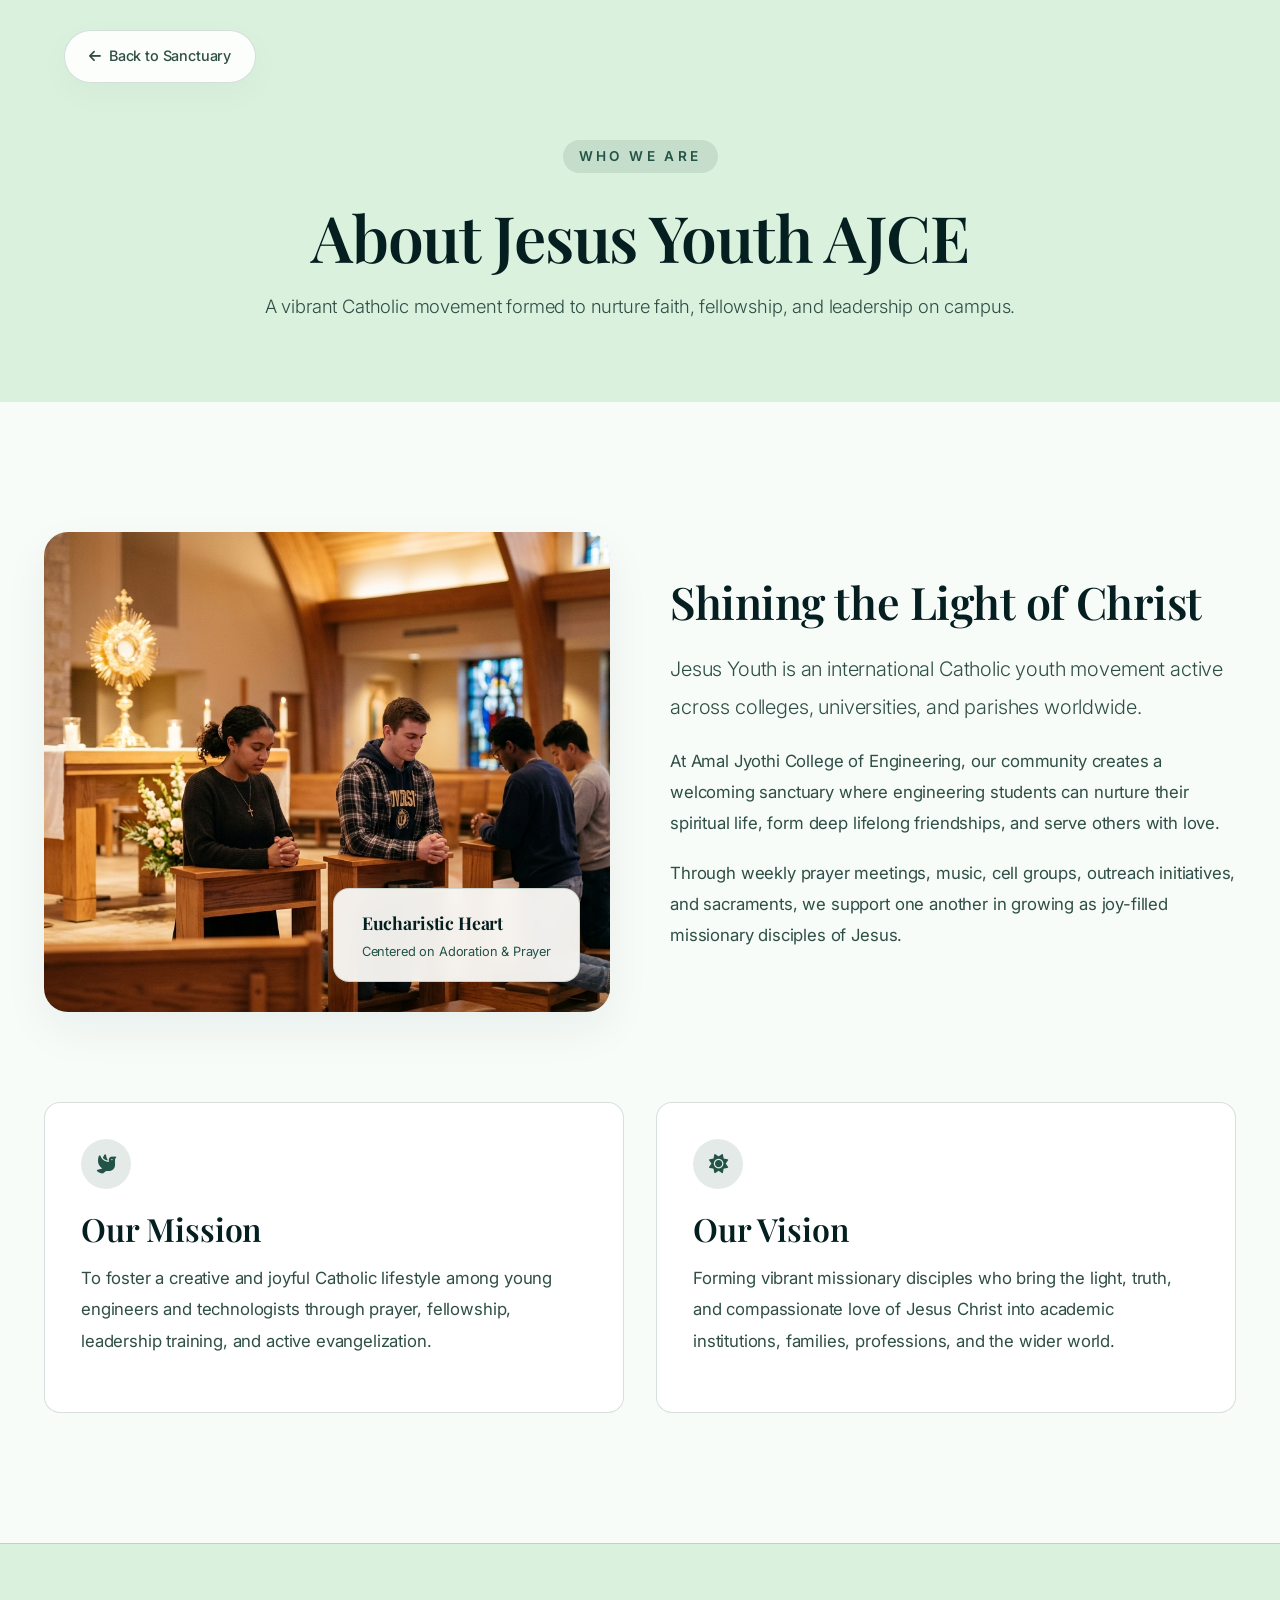
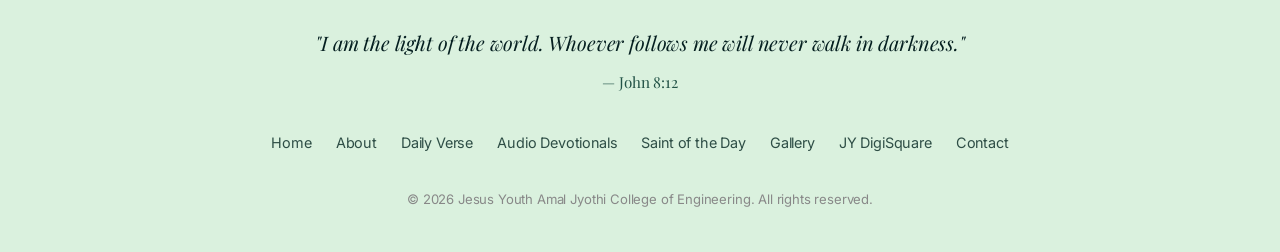
==== about.html @ 1be871d5 "First Commit" ====
<!DOCTYPE html>
<html lang="en">
<head>
  <meta charset="UTF-8">
  <meta name="viewport" content="width=device-width, initial-scale=1.0">
  <title>About Us | Jesus Youth AJCE</title>
  <meta name="description" content="Learn about Jesus Youth at Amal Jyothi College of Engineering — our mission, vision, history, and community of faith.">
  <link rel="icon" type="image/png" href="assets/logo.png">
  <link rel="preconnect" href="https://fonts.googleapis.com">
  <link rel="preconnect" href="https://fonts.gstatic.com" crossorigin>
  <link href="https://fonts.googleapis.com/css2?family=Inter:wght@300;400;500;600;700&family=Playfair+Display:ital,wght@0,500;0,600;0,700;1,400;1,600&display=swap" rel="stylesheet">
  <link rel="stylesheet" href="https://cdnjs.cloudflare.com/ajax/libs/font-awesome/6.4.0/css/all.min.css">
  <link rel="stylesheet" href="css/sanctuary.css">
</head>
<body>

  <!-- Simple Floating Back Button -->
  <div class="back-home-container">
    <a href="index.html" class="back-home-link">
      <i class="fas fa-arrow-left"></i> Back to Sanctuary
    </a>
  </div>

  <!-- Header Banner -->
  <section style="background: var(--soft-cream); padding: 140px 24px 60px 24px; text-align: center;">
    <span class="section-tag">Who We Are</span>
    <h1 style="margin-top: 10px;">About Jesus Youth AJCE</h1>
    <p class="section-subtitle">A vibrant Catholic movement formed to nurture faith, fellowship, and leadership on campus.</p>
  </section>

  <!-- Main Content -->
  <section class="section-wrapper">
    <div class="about-grid">
      <div class="about-image-frame reveal-on-scroll">
        <img src="assets/hero_adoration.jpg" alt="Jesus Youth Eucharistic Adoration">
        <div class="about-badge-floating">
          <div class="about-badge-title">Eucharistic Heart</div>
          <div class="about-badge-sub">Centered on Adoration & Prayer</div>
        </div>
      </div>

      <div class="reveal-on-scroll">
        <h2 class="serif-font" style="margin-bottom: 20px;">Shining the Light of Christ</h2>
        <p class="lead">
          Jesus Youth is an international Catholic youth movement active across colleges, universities, and parishes worldwide.
        </p>
        <p>
          At Amal Jyothi College of Engineering, our community creates a welcoming sanctuary where engineering students can nurture their spiritual life, form deep lifelong friendships, and serve others with love.
        </p>
        <p>
          Through weekly prayer meetings, music, cell groups, outreach initiatives, and sacraments, we support one another in growing as joy-filled missionary disciples of Jesus.
        </p>
      </div>
    </div>

    <!-- Mission & Vision -->
    <div class="mission-vision-grid" style="margin-top: 90px;">
      <div class="mv-card reveal-on-scroll">
        <div class="mv-icon"><i class="fas fa-dove"></i></div>
        <h3 style="margin-bottom: 14px;">Our Mission</h3>
        <p>
          To foster a creative and joyful Catholic lifestyle among young engineers and technologists through prayer, fellowship, leadership training, and active evangelization.
        </p>
      </div>

      <div class="mv-card reveal-on-scroll">
        <div class="mv-icon"><i class="fas fa-sun"></i></div>
        <h3 style="margin-bottom: 14px;">Our Vision</h3>
        <p>
          Forming vibrant missionary disciples who bring the light, truth, and compassionate love of Jesus Christ into academic institutions, families, professions, and the wider world.
        </p>
      </div>
    </div>
  </section>

  <!-- Footer -->
  <footer class="sanctuary-footer">
    <div class="footer-content">
      <p class="footer-quote">
        "I am the light of the world. Whoever follows me will never walk in darkness."
        <br><span style="font-size: 0.95rem; color: var(--muted-gold); font-style: normal;">— John 8:12</span>
      </p>

      <ul class="footer-links">
        <li><a href="index.html">Home</a></li>
        <li><a href="about.html">About</a></li>
        <li><a href="verse.html">Daily Verse</a></li>
        <li><a href="audio.html">Audio Devotionals</a></li>
        <li><a href="saint.html">Saint of the Day</a></li>
        <li><a href="gallery.html">Gallery</a></li>
        <li><a href="digisquare.html">JY DigiSquare</a></li>
        <li><a href="contact.html">Contact</a></li>
      </ul>

      <div class="footer-copy">
        &copy; <span id="year">2026</span> Jesus Youth Amal Jyothi College of Engineering. All rights reserved.
      </div>
    </div>
  </footer>

  <script>
    document.getElementById('year').textContent = new Date().getFullYear();

    const observer = new IntersectionObserver((entries) => {
      entries.forEach(entry => {
        if (entry.isIntersecting) entry.target.classList.add('is-visible');
      });
    }, { threshold: 0.15 });
    document.querySelectorAll('.reveal-on-scroll').forEach(el => observer.observe(el));
  </script>
</body>
</html>
---- css/sanctuary.css ----
/* ==========================================================================
   JESUS YOUTH AJCE - DIGITAL SANCTUARY DESIGN SYSTEM
   Theme: Peaceful, Warm, Minimal, Emotionally Engaging, Deeply Spiritual
   ========================================================================== */

/* --------------------------------------------------------------------------
   1. COLOR PALETTE & DESIGN TOKENS
   -------------------------------------------------------------------------- */
:root {
  --warm-white: #F4FAF6;
  --soft-cream: #DAF1DE;
  --muted-gold: #235347;
  --gold-hover: #0B2B26;
  --gold-soft: rgba(35, 83, 71, 0.12);
  --olive-green: #163832;
  --olive-soft: rgba(22, 56, 50, 0.1);
  --charcoal: #051F20;
  --charcoal-light: #2E4E46;
  --bg-light: #F7FCF9;
  --card-bg: rgba(255, 255, 255, 0.9);
  --card-shadow: 0 10px 35px rgba(5, 31, 32, 0.03);
  --card-shadow-hover: 0 18px 45px rgba(5, 31, 32, 0.06);
  --border-subtle: rgba(35, 83, 71, 0.18);
  --radius-lg: 24px;
  --radius-md: 16px;
  --radius-sm: 10px;
  --transition-smooth: all 0.4s cubic-bezier(0.16, 1, 0.3, 1);
}

/* --------------------------------------------------------------------------
   2. GLOBAL RESETS & TYPOGRAPHY
   -------------------------------------------------------------------------- */
*, *::before, *::after {
  box-sizing: border-box;
  margin: 0;
  padding: 0;
}

html {
  scroll-behavior: smooth;
  font-size: 16px;
}

body {
  font-family: 'Inter', system-ui, -apple-system, sans-serif;
  background-color: var(--bg-light);
  color: var(--charcoal);
  line-height: 1.85;
  letter-spacing: -0.01em;
  overflow-x: hidden;
  -webkit-font-smoothing: antialiased;
}

/* Headings */
h1, h2, h3, h4, .serif-font {
  font-family: 'Playfair Display', Georgia, serif;
  font-weight: 600;
  color: var(--charcoal);
  line-height: 1.25;
}

h1 {
  font-size: clamp(2.5rem, 5vw, 4.2rem);
  letter-spacing: -0.02em;
}

h2 {
  font-size: clamp(2rem, 3.5vw, 3rem);
  letter-spacing: -0.01em;
}

h3 {
  font-size: clamp(1.4rem, 2.5vw, 2rem);
}

h4 {
  font-size: 1.2rem;
}

p {
  color: var(--charcoal-light);
  font-size: 1.05rem;
  margin-bottom: 1.2rem;
}

p.lead {
  font-size: 1.25rem;
  font-weight: 300;
  line-height: 1.9;
}

a {
  color: inherit;
  text-decoration: none;
  transition: var(--transition-smooth);
}

/* --------------------------------------------------------------------------
   3. REUSABLE COMPONENTS & UTILITIES
   -------------------------------------------------------------------------- */
.section-wrapper {
  padding: 130px 24px;
  max-width: 1240px;
  margin: 0 auto;
  position: relative;
}

.section-header {
  text-align: center;
  max-width: 700px;
  margin: 0 auto 70px auto;
}

.section-tag {
  display: inline-block;
  font-size: 0.85rem;
  font-weight: 600;
  text-transform: uppercase;
  letter-spacing: 0.25em;
  color: var(--muted-gold);
  margin-bottom: 14px;
  padding: 4px 16px;
  background: var(--gold-soft);
  border-radius: 50px;
}

.section-subtitle {
  font-size: 1.15rem;
  color: var(--charcoal-light);
  font-weight: 300;
  margin-top: 12px;
}

.divider-cross {
  display: flex;
  align-items: center;
  justify-content: center;
  margin: 20px 0;
  gap: 15px;
}

.divider-cross::before, .divider-cross::after {
  content: '';
  height: 1px;
  width: 50px;
  background: var(--border-subtle);
}

.divider-cross i {
  color: var(--muted-gold);
  font-size: 0.9rem;
}

.card-sanctuary {
  background: var(--card-bg);
  border-radius: var(--radius-lg);
  padding: 44px;
  border: 1px solid var(--border-subtle);
  box-shadow: var(--card-shadow);
  transition: var(--transition-smooth);
  backdrop-filter: blur(12px);
}

.card-sanctuary:hover {
  transform: translateY(-4px);
  box-shadow: var(--card-shadow-hover);
  border-color: rgba(35, 83, 71, 0.35);
}

/* Buttons */
.btn-sanctuary {
  display: inline-flex;
  align-items: center;
  gap: 10px;
  padding: 16px 36px;
  border-radius: 50px;
  font-size: 0.98rem;
  font-weight: 500;
  letter-spacing: 0.02em;
  cursor: pointer;
  border: none;
  transition: var(--transition-smooth);
}

.btn-primary {
  background: var(--muted-gold);
  color: #FFFFFF;
  box-shadow: 0 8px 25px rgba(35, 83, 71, 0.28);
}

.btn-primary:hover {
  background: var(--gold-hover);
  transform: translateY(-2px);
  box-shadow: 0 12px 30px rgba(35, 83, 71, 0.38);
}

.btn-secondary {
  background: var(--soft-cream);
  color: var(--charcoal);
  border: 1px solid var(--border-subtle);
}

.btn-secondary:hover {
  background: #EFE8DA;
  transform: translateY(-2px);
}
/* --------------------------------------------------------------------------
   5. HERO SECTION
   -------------------------------------------------------------------------- */
.hero-section {
  min-height: 100vh;
  position: relative;
  display: flex;
  align-items: center;
  justify-content: center;
  padding: 80px 24px;
  background: linear-gradient(180deg, var(--soft-cream) 0%, var(--bg-light) 100%);
  overflow: hidden;
}

.hero-bg-overlay {
  position: absolute;
  top: 0;
  left: 0;
  width: 100%;
  height: 100%;
  background: radial-gradient(circle at 50% 30%, rgba(35, 83, 71, 0.15) 0%, rgba(247, 252, 249, 0.9) 70%);
  pointer-events: none;
}

.hero-chapel-img {
  position: absolute;
  top: 0;
  left: 0;
  width: 100%;
  height: 100%;
  object-fit:cover;
  opacity: 0.20;
  filter: sepia(20%) saturate(80%);
}

.hero-content {
  position: relative;
  z-index: 2;
  text-align: center;
  max-width: 820px;
  margin: -40px auto 0 auto;
}

.hero-logo-wrapper {
  margin-bottom: 28px;
}

.hero-logo {
  height: 120px;
  width: auto;
  filter: drop-shadow(0 8px 16px rgba(0,0,0,0.06));
}

.hero-badge {
  display: inline-flex;
  align-items: center;
  gap: 8px;
  font-size: 0.82rem;
  text-transform: uppercase;
  letter-spacing: 0.25em;
  color: var(--muted-gold);
  font-weight: 600;
  margin-bottom: 20px;
}

.hero-title {
  font-size: clamp(2.6rem, 5.5vw, 4.4rem);
  font-weight: 700;
  margin-bottom: 24px;
  color: var(--charcoal);
  line-height: 1.18;
}

.hero-subtitle {
  font-size: 1.25rem;
  font-weight: 300;
  color: var(--charcoal-light);
  margin-bottom: 40px;
  max-width: 680px;
  margin-left: auto;
  margin-right: auto;
}

.hero-actions {
  display: flex;
  align-items: center;
  justify-content: center;
  gap: 20px;
  flex-wrap: wrap;
}

.hero-scroll-indicator {
  position: absolute;
  bottom: 30px;
  left: 50%;
  transform: translateX(-50%);
  display: flex;
  flex-direction: column;
  align-items: center;
  gap: 8px;
  color: var(--muted-gold);
  font-size: 0.75rem;
  letter-spacing: 0.15em;
  text-transform: uppercase;
  opacity: 0.7;
  transition: var(--transition-smooth);
}

.hero-scroll-indicator i {
  animation: bounceDown 2s infinite;
}

@keyframes bounceDown {
  0%, 20%, 50%, 80%, 100% { transform: translateY(0); }
  40% { transform: translateY(6px); }
  60% { transform: translateY(3px); }
}

/* --------------------------------------------------------------------------
   6. DAILY BIBLE VERSE SECTION (SACRED CARD)
   -------------------------------------------------------------------------- */
.verse-section {
  background: var(--soft-cream);
  padding: 100px 24px;
  position: relative;
}

.verse-card {
  max-width: 860px;
  margin: 0 auto;
  background: #FFFFFF;
  border-radius: var(--radius-lg);
  padding: 56px;
  text-align: center;
  border: 1px solid var(--border-subtle);
  box-shadow: 0 15px 45px rgba(35, 83, 71, 0.15);
  position: relative;
  overflow: hidden;
}

.verse-card::before {
  content: '“';
  font-family: 'Playfair Display', serif;
  position: absolute;
  top: 10px;
  left: 35px;
  font-size: 140px;
  color: var(--gold-soft);
  line-height: 1;
  pointer-events: none;
}

.verse-tag {
  font-size: 0.8rem;
  text-transform: uppercase;
  letter-spacing: 0.2em;
  color: var(--olive-green);
  font-weight: 600;
  margin-bottom: 24px;
  display: block;
}

.verse-text {
  font-family: 'Playfair Display', Georgia, serif;
  font-size: clamp(1.4rem, 2.8vw, 2.1rem);
  font-style: italic;
  color: var(--charcoal);
  line-height: 1.6;
  margin-bottom: 24px;
  position: relative;
  z-index: 1;
}

.verse-ref {
  font-size: 1rem;
  font-weight: 600;
  letter-spacing: 0.1em;
  color: var(--muted-gold);
  text-transform: uppercase;
}

/* --------------------------------------------------------------------------
   7. ABOUT, MISSION & VISION SECTION
   -------------------------------------------------------------------------- */
.about-grid {
  display: grid;
  grid-template-columns: 1fr 1fr;
  gap: 60px;
  align-items: center;
}

.about-image-frame {
  position: relative;
  border-radius: var(--radius-lg);
  overflow: hidden;
  box-shadow: var(--card-shadow-hover);
}

.about-image-frame img {
  width: 100%;
  height: 480px;
  object-fit: cover;
  display: block;
  transition: var(--transition-smooth);
}

.about-image-frame:hover img {
  transform: scale(1.03);
}

.about-badge-floating {
  position: absolute;
  bottom: 30px;
  right: 30px;
  background: rgba(250, 249, 246, 0.95);
  backdrop-filter: blur(10px);
  padding: 18px 28px;
  border-radius: var(--radius-md);
  border: 1px solid var(--border-subtle);
  box-shadow: 0 10px 25px rgba(0,0,0,0.06);
}

.about-badge-title {
  font-family: 'Playfair Display', serif;
  font-weight: 700;
  font-size: 1.1rem;
  color: var(--charcoal);
}

.about-badge-sub {
  font-size: 0.8rem;
  color: var(--muted-gold);
}

.mission-vision-grid {
  display: grid;
  grid-template-columns: 1fr 1fr;
  gap: 32px;
  margin-top: 60px;
}

.mv-card {
  padding: 36px;
  border-radius: var(--radius-md);
  background: #FFFFFF;
  border: 1px solid var(--border-subtle);
  transition: var(--transition-smooth);
}

.mv-card:hover {
  transform: translateY(-4px);
  box-shadow: var(--card-shadow);
}

.mv-icon {
  width: 50px;
  height: 50px;
  background: var(--gold-soft);
  border-radius: 50%;
  display: flex;
  align-items: center;
  justify-content: center;
  color: var(--muted-gold);
  font-size: 1.2rem;
  margin-bottom: 20px;
}

/* --------------------------------------------------------------------------
   8. AUDIO DEVOTIONALS (KARUNA KONTHA & JAPAMALA)
   -------------------------------------------------------------------------- */
.audio-section {
  background: linear-gradient(180deg, var(--bg-light) 0%, var(--soft-cream) 100%);
}

.audio-grid {
  display: grid;
  grid-template-columns: repeat(auto-fit, minmax(340px, 1fr));
  gap: 40px;
}

.audio-card {
  background: #FFFFFF;
  border-radius: var(--radius-lg);
  padding: 40px;
  border: 1px solid var(--border-subtle);
  box-shadow: var(--card-shadow);
  display: flex;
  flex-direction: column;
  justify-content: space-between;
  position: relative;
  overflow: hidden;
}

.audio-artwork {
  height: 220px;
  border-radius: var(--radius-md);
  overflow: hidden;
  margin-bottom: 28px;
  position: relative;
}

.audio-artwork img {
  width: 100%;
  height: 100%;
  object-fit: cover;
}

.audio-tag {
  font-size: 0.78rem;
  font-weight: 600;
  letter-spacing: 0.2em;
  text-transform: uppercase;
  color: var(--olive-green);
  margin-bottom: 8px;
  display: block;
}

.audio-title {
  font-size: 1.6rem;
  margin-bottom: 12px;
}

.audio-desc {
  font-size: 0.95rem;
  color: var(--charcoal-light);
  margin-bottom: 28px;
}

/* Audio Player UI Controls */
.player-controls-wrapper {
  background: var(--bg-light);
  border-radius: var(--radius-md);
  padding: 20px;
  border: 1px solid var(--border-subtle);
}

.player-main-btn {
  display: flex;
  align-items: center;
  gap: 16px;
  margin-bottom: 14px;
}

.btn-play {
  width: 52px;
  height: 52px;
  border-radius: 50%;
  background: var(--muted-gold);
  color: #FFFFFF;
  border: none;
  display: flex;
  align-items: center;
  justify-content: center;
  font-size: 1.1rem;
  cursor: pointer;
  transition: var(--transition-smooth);
}

.btn-play:hover {
  background: var(--gold-hover);
  transform: scale(1.05);
}

.player-status-text {
  font-size: 0.9rem;
  font-weight: 500;
  color: var(--charcoal);
}

.player-progress-bar {
  width: 100%;
  height: 5px;
  background: #EAE6DF;
  border-radius: 5px;
  cursor: pointer;
  position: relative;
  overflow: hidden;
}

.player-progress-fill {
  width: 0%;
  height: 100%;
  background: var(--muted-gold);
  transition: width 0.1s linear;
}

.player-timestamps {
  display: flex;
  justify-content: space-between;
  font-size: 0.75rem;
  color: #888888;
  margin-top: 8px;
}

/* --------------------------------------------------------------------------
   9. SAINT OF THE DAY
   -------------------------------------------------------------------------- */
.saint-section {
  padding: 120px 24px;
}

.saint-card-wrapper {
  max-width: 960px;
  margin: 0 auto;
  background: #FFFFFF;
  border-radius: var(--radius-lg);
  border: 1px solid var(--border-subtle);
  box-shadow: var(--card-shadow);
  display: grid;
  grid-template-columns: 360px 1fr;
  overflow: hidden;
}

.saint-portrait-col {
  background: var(--soft-cream);
  padding: 40px;
  display: flex;
  flex-direction: column;
  align-items: center;
  justify-content: center;
  text-align: center;
  border-right: 1px solid var(--border-subtle);
}

.saint-avatar {
  width: 180px;
  height: 180px;
  border-radius: 50%;
  object-fit: cover;
  border: 4px solid #FFFFFF;
  box-shadow: 0 10px 25px rgba(0,0,0,0.08);
  margin-bottom: 24px;
}

.saint-name {
  font-size: 1.8rem;
  margin-bottom: 6px;
}

.saint-feast {
  font-size: 0.85rem;
  font-weight: 600;
  letter-spacing: 0.15em;
  text-transform: uppercase;
  color: var(--muted-gold);
}

.saint-details-col {
  padding: 48px;
  display: flex;
  flex-direction: column;
  justify-content: center;
}

.saint-section-label {
  font-size: 0.8rem;
  font-weight: 600;
  text-transform: uppercase;
  letter-spacing: 0.2em;
  color: var(--olive-green);
  margin-bottom: 8px;
}

.saint-quote-box {
  background: var(--bg-light);
  border-left: 3px solid var(--muted-gold);
  padding: 18px 24px;
  margin: 20px 0;
  font-family: 'Playfair Display', serif;
  font-style: italic;
  font-size: 1.05rem;
  color: var(--charcoal);
}

/* --------------------------------------------------------------------------
   10. UPCOMING EVENTS
   -------------------------------------------------------------------------- */
.events-grid {
  display: grid;
  grid-template-columns: repeat(auto-fit, minmax(320px, 1fr));
  gap: 30px;
}

.event-card {
  background: #FFFFFF;
  border-radius: var(--radius-md);
  padding: 36px;
  border: 1px solid var(--border-subtle);
  box-shadow: var(--card-shadow);
  transition: var(--transition-smooth);
  display: flex;
  flex-direction: column;
  justify-content: space-between;
}

.event-card:hover {
  transform: translateY(-5px);
  box-shadow: var(--card-shadow-hover);
}

.event-date-badge {
  display: inline-flex;
  flex-direction: column;
  align-items: center;
  background: var(--gold-soft);
  padding: 10px 18px;
  border-radius: 12px;
  width: max-content;
  margin-bottom: 24px;
}

.event-date-day {
  font-family: 'Playfair Display', serif;
  font-size: 1.6rem;
  font-weight: 700;
  color: var(--muted-gold);
  line-height: 1;
}

.event-date-month {
  font-size: 0.75rem;
  font-weight: 600;
  text-transform: uppercase;
  letter-spacing: 0.1em;
  color: var(--charcoal);
}

.event-title {
  font-size: 1.4rem;
  margin-bottom: 12px;
}

.event-meta {
  display: flex;
  flex-direction: column;
  gap: 8px;
  font-size: 0.9rem;
  color: var(--charcoal-light);
  margin-bottom: 28px;
}

.event-meta-item {
  display: flex;
  align-items: center;
  gap: 10px;
}

.event-meta-item i {
  color: var(--muted-gold);
  font-size: 0.85rem;
}

/* --------------------------------------------------------------------------
   11. GALLERY & LIGHTBOX
   -------------------------------------------------------------------------- */
.gallery-grid {
  display: grid;
  grid-template-columns: repeat(auto-fill, minmax(280px, 1fr));
  gap: 24px;
}

.gallery-item {
  position: relative;
  border-radius: var(--radius-md);
  overflow: hidden;
  height: 260px;
  cursor: pointer;
  box-shadow: var(--card-shadow);
}

.gallery-item img {
  width: 100%;
  height: 100%;
  object-fit: cover;
  transition: var(--transition-smooth);
}

.gallery-overlay {
  position: absolute;
  inset: 0;
  background: rgba(43, 43, 43, 0.4);
  display: flex;
  align-items: center;
  justify-content: center;
  opacity: 0;
  transition: var(--transition-smooth);
  color: #FFFFFF;
  font-size: 1.5rem;
}

.gallery-item:hover img {
  transform: scale(1.06);
}

.gallery-item:hover .gallery-overlay {
  opacity: 1;
}

/* Lightbox Modal */
.lightbox-modal {
  position: fixed;
  inset: 0;
  background: rgba(0, 0, 0, 0.85);
  backdrop-filter: blur(10px);
  z-index: 2000;
  display: flex;
  align-items: center;
  justify-content: center;
  opacity: 0;
  pointer-events: none;
  transition: var(--transition-smooth);
}

.lightbox-modal.active {
  opacity: 1;
  pointer-events: auto;
}

.lightbox-img {
  max-width: 85vw;
  max-height: 85vh;
  border-radius: var(--radius-md);
  box-shadow: 0 20px 50px rgba(0,0,0,0.5);
}

.lightbox-close {
  position: absolute;
  top: 30px;
  right: 40px;
  color: #FFFFFF;
  font-size: 2rem;
  background: none;
  border: none;
  cursor: pointer;
}

/* --------------------------------------------------------------------------
   12. CONTACT & PRAYER REQUEST
   -------------------------------------------------------------------------- */
.contact-grid {
  display: grid;
  grid-template-columns: 1fr 1fr;
  gap: 50px;
}

.contact-info-card {
  background: #FFFFFF;
  border-radius: var(--radius-lg);
  padding: 44px;
  border: 1px solid var(--border-subtle);
  box-shadow: var(--card-shadow);
}

.contact-detail-item {
  display: flex;
  align-items: flex-start;
  gap: 20px;
  margin-bottom: 28px;
}

.contact-icon {
  width: 44px;
  height: 44px;
  border-radius: 50%;
  background: var(--gold-soft);
  color: var(--muted-gold);
  display: flex;
  align-items: center;
  justify-content: center;
  font-size: 1.1rem;
  flex-shrink: 0;
}

.contact-form {
  background: #FFFFFF;
  border-radius: var(--radius-lg);
  padding: 44px;
  border: 1px solid var(--border-subtle);
  box-shadow: var(--card-shadow);
}

.form-group {
  margin-bottom: 24px;
}

.form-label {
  display: block;
  font-size: 0.88rem;
  font-weight: 500;
  color: var(--charcoal);
  margin-bottom: 8px;
}

.form-input, .form-textarea {
  width: 100%;
  padding: 14px 18px;
  border-radius: var(--radius-sm);
  border: 1px solid #E2DDD5;
  background: var(--bg-light);
  font-family: inherit;
  font-size: 0.95rem;
  color: var(--charcoal);
  transition: var(--transition-smooth);
}

.form-input:focus, .form-textarea:focus {
  outline: none;
  border-color: var(--muted-gold);
  background: #FFFFFF;
  box-shadow: 0 0 0 3px rgba(35, 83, 71, 0.15);
}

/* Map Embed container */
.map-container {
  width: 100%;
  height: 220px;
  border-radius: var(--radius-md);
  overflow: hidden;
  border: 1px solid var(--border-subtle);
  margin-top: 24px;
}

.map-container iframe {
  width: 100%;
  height: 100%;
  border: 0;
}

/* --------------------------------------------------------------------------
   13. FOOTER
   -------------------------------------------------------------------------- */
.sanctuary-footer {
  background: var(--soft-cream);
  padding: 80px 24px 40px 24px;
  border-top: 1px solid var(--border-subtle);
  text-align: center;
}

.footer-content {
  max-width: 800px;
  margin: 0 auto;
}

.footer-quote {
  font-family: 'Playfair Display', serif;
  font-style: italic;
  font-size: 1.25rem;
  color: var(--charcoal);
  margin-bottom: 30px;
}

.footer-links {
  display: flex;
  justify-content: center;
  gap: 24px;
  list-style: none;
  margin-bottom: 30px;
  flex-wrap: wrap;
}

.footer-links a {
  font-size: 0.9rem;
  color: var(--charcoal-light);
}

.footer-links a:hover {
  color: var(--muted-gold);
}

.footer-socials {
  display: flex;
  justify-content: center;
  gap: 16px;
  margin-bottom: 30px;
}

.social-icon-btn {
  width: 40px;
  height: 40px;
  border-radius: 50%;
  background: #FFFFFF;
  border: 1px solid var(--border-subtle);
  display: flex;
  align-items: center;
  justify-content: center;
  color: var(--charcoal);
  transition: var(--transition-smooth);
}

.social-icon-btn:hover {
  background: var(--muted-gold);
  color: #FFFFFF;
  transform: translateY(-3px);
}

.footer-copy {
  font-size: 0.82rem;
  color: #888888;
}

/* --------------------------------------------------------------------------
   14. ANIMATION UTILITIES (SCROLL REVEAL)
   -------------------------------------------------------------------------- */
.reveal-on-scroll {
  opacity: 0;
  transform: translateY(30px);
  transition: opacity 0.8s ease, transform 0.8s ease;
}

.reveal-on-scroll.is-visible {
  opacity: 1;
  transform: translateY(0);
}

/* --------------------------------------------------------------------------
   15. RESPONSIVE BREAKPOINTS
   -------------------------------------------------------------------------- */
@media (max-width: 992px) {
  .about-grid, .mission-vision-grid, .audio-grid, .saint-card-wrapper, .contact-grid {
    grid-template-columns: 1fr;
  }
  
  .saint-card-wrapper {
    grid-template-columns: 1fr;
  }

  .saint-portrait-col {
    border-right: none;
    border-bottom: 1px solid var(--border-subtle);
  }
}

@media (max-width: 768px) {
  .navbar-sanctuary .nav-menu {
    position: fixed;
    top: 72px;
    left: 0;
    right: 0;
    background: rgba(250, 249, 246, 0.98);
    backdrop-filter: blur(16px);
    flex-direction: column;
    padding: 30px 0;
    gap: 20px;
    box-shadow: 0 10px 30px rgba(0,0,0,0.08);
    transform: translateY(-150%);
    transition: transform 0.4s ease;
    border-bottom: 1px solid var(--border-subtle);
  }

  .navbar-sanctuary .nav-menu.active {
    transform: translateY(0);
  }

  .mobile-toggle {
    display: block;
  }

  .section-wrapper {
    padding: 80px 20px;
  }

  .verse-card, .card-sanctuary {
    padding: 30px 20px;
  }
}

/* ==========================================================================
   16. FLOATING BACK BUTTON & PATHWAYS UPDATES
   ========================================================================== */
.logo-top-left-container {
  position: absolute;
  top: 30px;
  left: 3%;
  z-index: 1000;
}

.logo-top-left {
  height: 80px;
  width: auto;
  object-fit: contain;
  transition: var(--transition-smooth);
  filter: drop-shadow(0 4px 10px rgba(0, 0, 0, 0.05));
}

.logo-top-left:hover {
  transform: scale(1.05);
}

.back-home-container {
  position: absolute;
  top: 30px;
  left: 5%;
  z-index: 1000;
}

.back-home-link {
  display: inline-flex;
  align-items: center;
  gap: 8px;
  font-size: 0.9rem;
  font-weight: 500;
  color: var(--charcoal-light);
  background: var(--card-bg);
  padding: 12px 24px;
  border-radius: 50px;
  border: 1px solid var(--border-subtle);
  box-shadow: var(--card-shadow);
  backdrop-filter: blur(12px);
  transition: var(--transition-smooth);
}

.back-home-link:hover {
  color: var(--muted-gold);
  transform: translateX(-4px);
  box-shadow: var(--card-shadow-hover);
  border-color: rgba(35, 83, 71, 0.35);
}

.back-home-link i {
  font-size: 0.85rem;
  transition: var(--transition-smooth);
}

.back-home-link:hover i {
  transform: translateX(-2px);
}

/* Pathways Two-Row Layout */
.pathways-container {
  display: flex;
  flex-direction: column;
  gap: 30px;
  margin-top: 40px;
}

.pathways-row-3col {
  display: grid;
  grid-template-columns: repeat(3, 1fr);
  gap: 30px;
}

.pathways-row-2col {
  display: grid;
  grid-template-columns: repeat(2, 1fr);
  gap: 30px;
  max-width: 820px;
  margin: 0 auto;
  width: 100%;
}

@media (max-width: 992px) {
  .pathways-row-3col {
    grid-template-columns: repeat(2, 1fr);
  }
}

@media (max-width: 768px) {
  .pathways-row-3col, .pathways-row-2col {
    grid-template-columns: 1fr;
  }
  .logo-top-left-container {
    top: 20px;
    left: 20px;
  }
  .logo-top-left {
    height: 55px;
  }
  .back-home-container {
    position: relative;
    top: 20px;
    left: 20px;
    margin-bottom: -30px;
  }
}

/* Holy Qurbana Liturgy Reader */
.liturgy-container {
  max-width: 960px;
  margin: 0 auto;
  background: #FFFFFF;
  border-radius: var(--radius-lg);
  border: 1px solid var(--border-subtle);
  box-shadow: var(--card-shadow);
  overflow: hidden;
}

.liturgy-tabs {
  display: flex;
  background: var(--soft-cream);
  border-bottom: 1px solid var(--border-subtle);
  overflow-x: auto;
  scrollbar-width: none;
}

.liturgy-tabs::-webkit-scrollbar {
  display: none;
}

.liturgy-tab-btn {
  flex: 1;
  min-width: 160px;
  padding: 20px 15px;
  background: none;
  border: none;
  font-family: 'Playfair Display', serif;
  font-size: 1.05rem;
  font-weight: 600;
  color: var(--charcoal-light);
  cursor: pointer;
  transition: var(--transition-smooth);
  border-bottom: 3px solid transparent;
  text-align: center;
  white-space: nowrap;
}

.liturgy-tab-btn:hover {
  color: var(--muted-gold);
  background: rgba(35, 83, 71, 0.05);
}

.liturgy-tab-btn.active {
  color: var(--muted-gold);
  background: #FFFFFF;
  border-bottom-color: var(--muted-gold);
}

.liturgy-content {
  padding: 48px;
  min-height: 400px;
}

.liturgy-pane {
  display: none;
  animation: fadeIn 0.5s ease;
}

.liturgy-pane.active {
  display: block;
}

@keyframes fadeIn {
  from { opacity: 0; transform: translateY(10px); }
  to { opacity: 1; transform: translateY(0); }
}

.liturgy-instruction {
  font-size: 0.88rem;
  color: var(--olive-green);
  font-weight: 500;
  text-transform: uppercase;
  letter-spacing: 0.1em;
  margin-bottom: 16px;
  border-bottom: 1px dashed var(--border-subtle);
  padding-bottom: 6px;
}

.liturgy-line {
  margin-bottom: 20px;
  line-height: 1.8;
}

.liturgy-role {
  font-weight: 700;
  font-family: 'Playfair Display', serif;
  font-size: 1rem;
  display: block;
  margin-bottom: 2px;
  letter-spacing: 0.02em;
}

.liturgy-role.celebrant {
  color: var(--muted-gold);
}

.liturgy-role.response {
  color: var(--charcoal);
}

.liturgy-text {
  font-size: 1.05rem;
  color: var(--charcoal-light);
}

.liturgy-text-italic {
  font-style: italic;
  font-family: 'Playfair Display', Georgia, serif;
  font-size: 1.1rem;
  color: var(--charcoal);
}

@media (max-width: 768px) {
  .liturgy-content {
    padding: 30px 20px;
  }
  .liturgy-tab-btn {
    padding: 15px 10px;
    font-size: 0.95rem;
  }
}
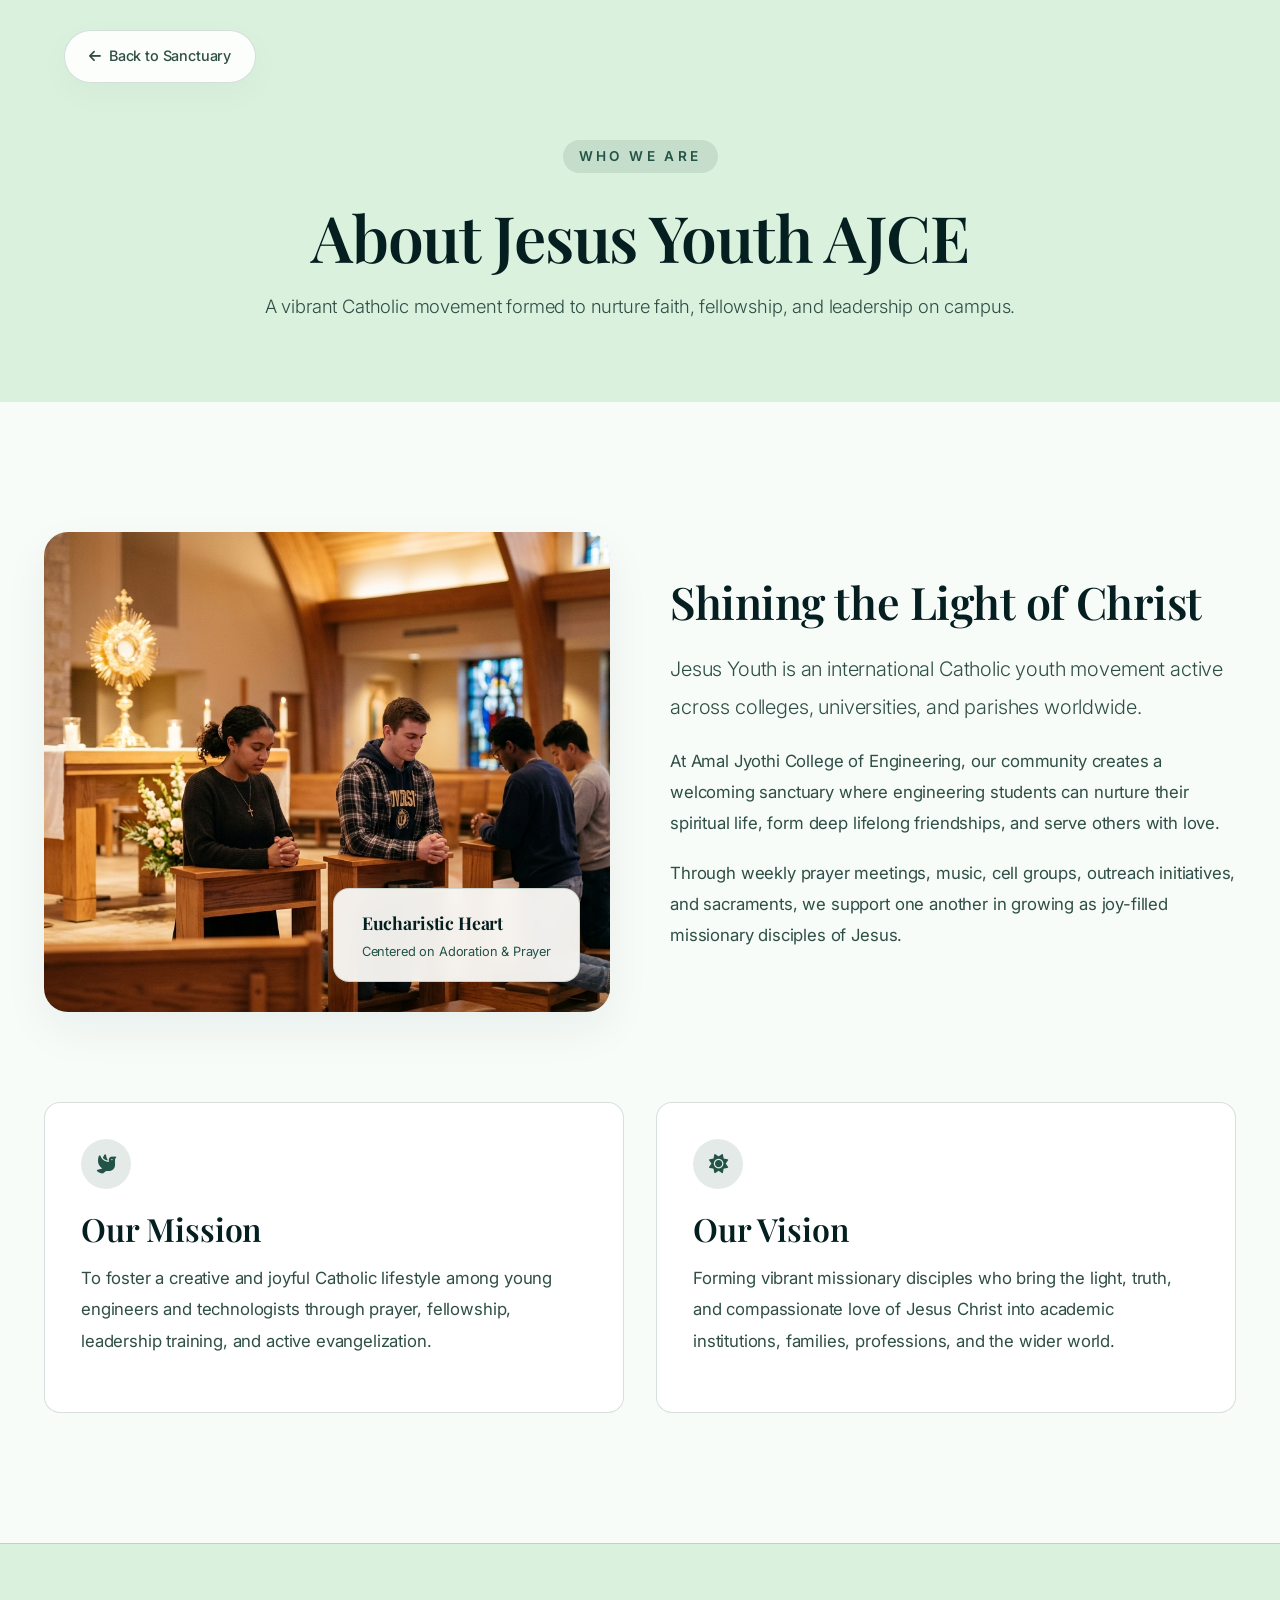
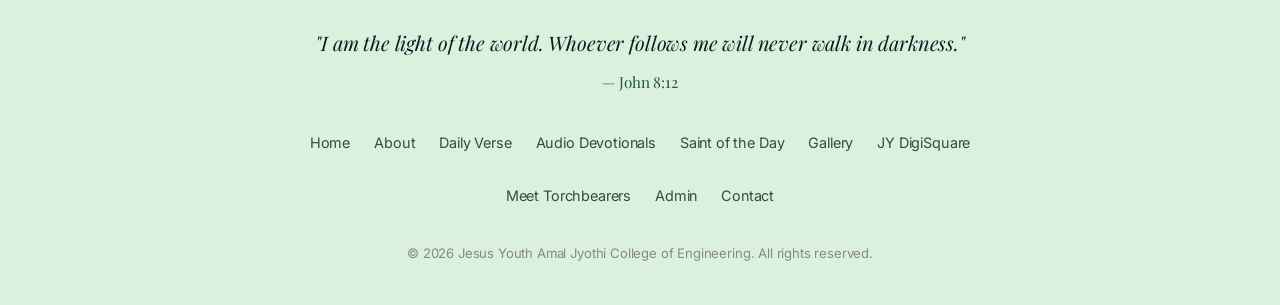
==== commit 8ac1342e: "First Commit" ====
--- a/about.html
+++ b/about.html
@@ -89,6 +89,8 @@
         <li><a href="saint.html">Saint of the Day</a></li>
         <li><a href="gallery.html">Gallery</a></li>
         <li><a href="digisquare.html">JY DigiSquare</a></li>
+        <li><a href="torchbearers.html">Meet Torchbearers</a></li>
+        <li><a href="admin.html">Admin</a></li>
         <li><a href="contact.html">Contact</a></li>
       </ul>
 
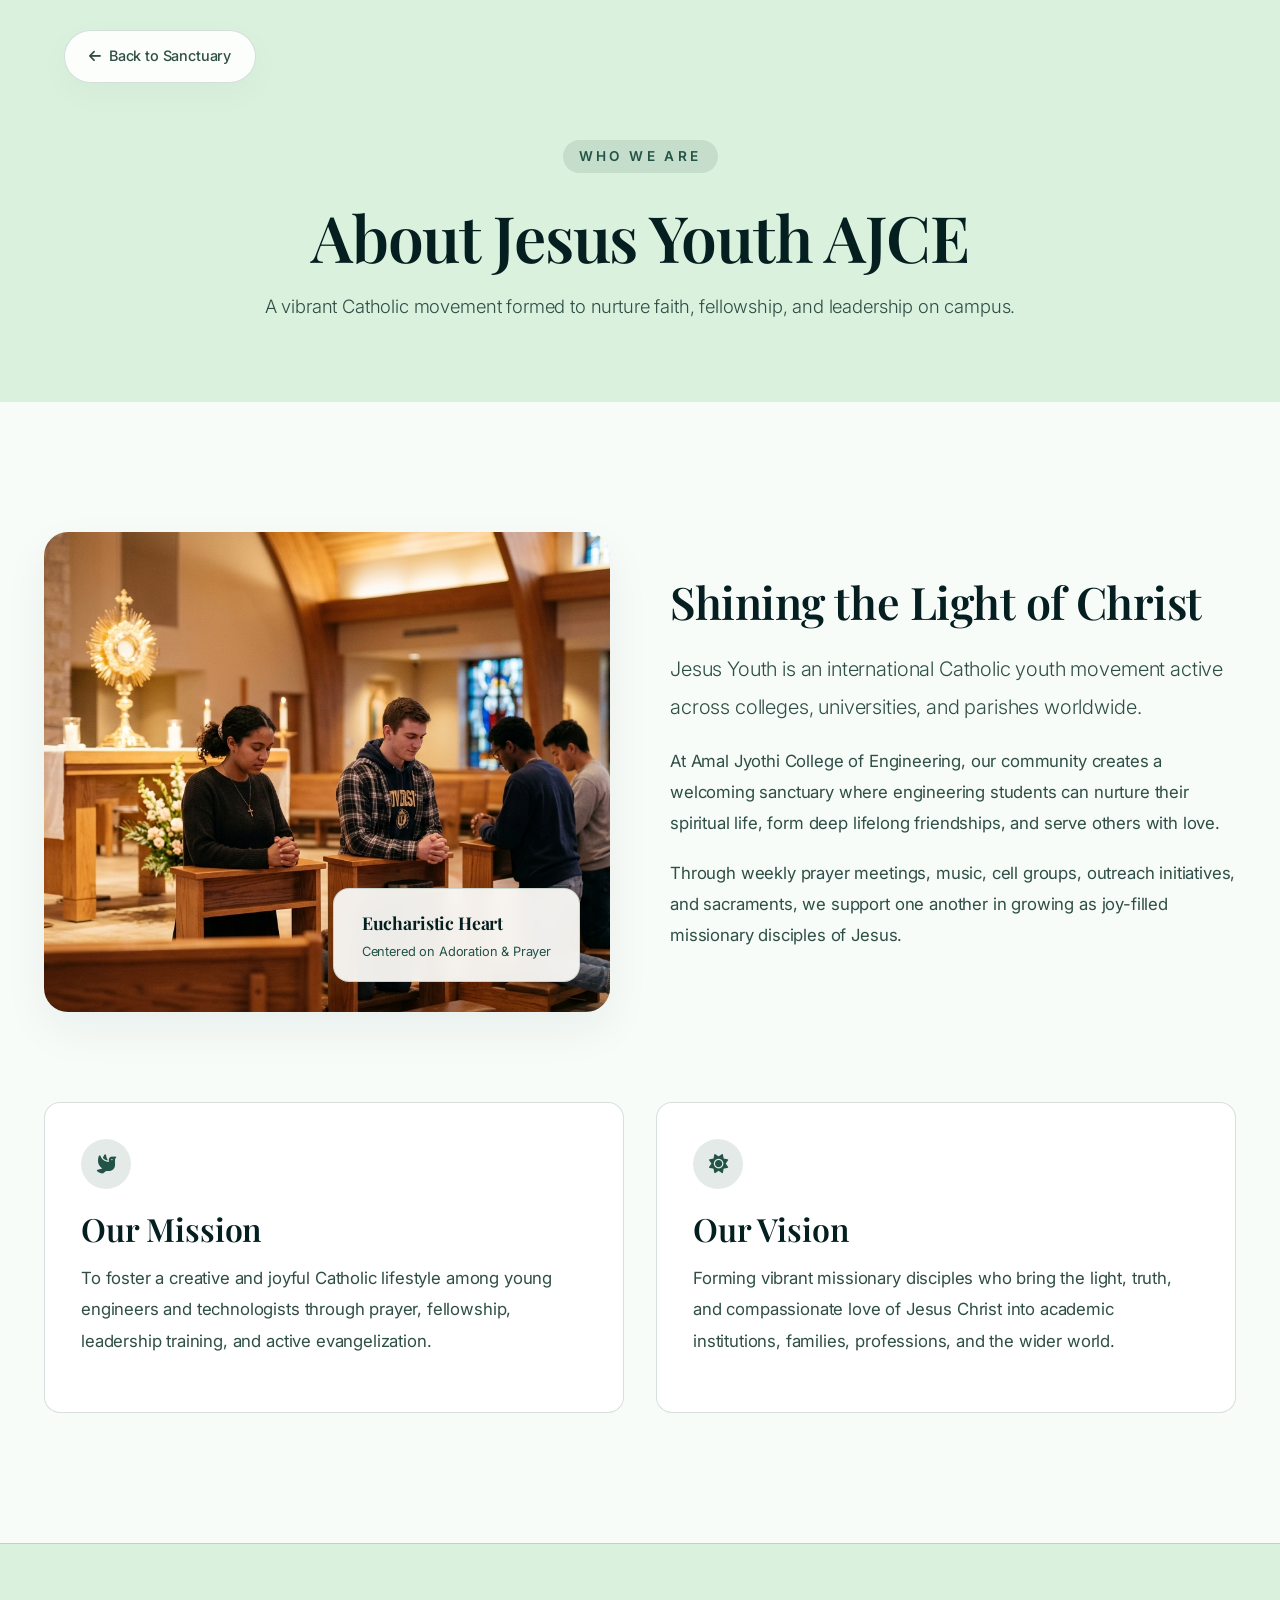
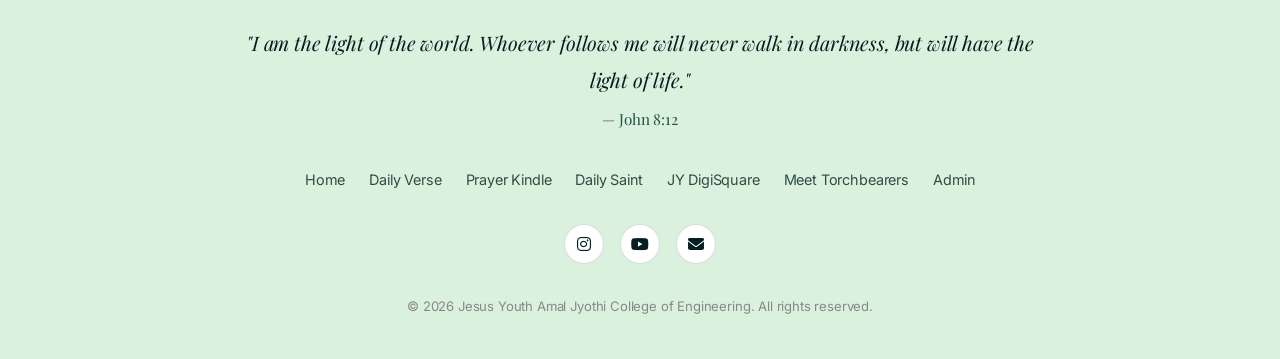
==== commit 518bf27d: "First Commit" ====
--- a/about.html
+++ b/about.html
@@ -5,7 +5,7 @@
   <meta name="viewport" content="width=device-width, initial-scale=1.0">
   <title>About Us | Jesus Youth AJCE</title>
   <meta name="description" content="Learn about Jesus Youth at Amal Jyothi College of Engineering — our mission, vision, history, and community of faith.">
-  <link rel="icon" type="image/png" href="assets/logo.png">
+  <link rel="icon" type="image/png" href="assets/meta_icon.png">
   <link rel="preconnect" href="https://fonts.googleapis.com">
   <link rel="preconnect" href="https://fonts.gstatic.com" crossorigin>
   <link href="https://fonts.googleapis.com/css2?family=Inter:wght@300;400;500;600;700&family=Playfair+Display:ital,wght@0,500;0,600;0,700;1,400;1,600&display=swap" rel="stylesheet">
@@ -77,22 +77,31 @@
   <footer class="sanctuary-footer">
     <div class="footer-content">
       <p class="footer-quote">
-        "I am the light of the world. Whoever follows me will never walk in darkness."
+        "I am the light of the world. Whoever follows me will never walk in darkness, but will have the light of life."
         <br><span style="font-size: 0.95rem; color: var(--muted-gold); font-style: normal;">— John 8:12</span>
       </p>
 
       <ul class="footer-links">
         <li><a href="index.html">Home</a></li>
-        <li><a href="about.html">About</a></li>
         <li><a href="verse.html">Daily Verse</a></li>
-        <li><a href="audio.html">Audio Devotionals</a></li>
-        <li><a href="saint.html">Saint of the Day</a></li>
-        <li><a href="gallery.html">Gallery</a></li>
+        <li><a href="kindle.html">Prayer Kindle</a></li>
+        <li><a href="saint.html">Daily Saint</a></li>
         <li><a href="digisquare.html">JY DigiSquare</a></li>
         <li><a href="torchbearers.html">Meet Torchbearers</a></li>
         <li><a href="admin.html">Admin</a></li>
-        <li><a href="contact.html">Contact</a></li>
       </ul>
+
+      <div class="footer-socials">
+        <a href="https://instagram.com" target="_blank" rel="noopener" class="social-icon-btn" aria-label="Instagram">
+          <i class="fab fa-instagram"></i>
+        </a>
+        <a href="https://youtube.com" target="_blank" rel="noopener" class="social-icon-btn" aria-label="YouTube">
+          <i class="fab fa-youtube"></i>
+        </a>
+        <a href="mailto:jy@ajce.in" class="social-icon-btn" aria-label="Email">
+          <i class="fas fa-envelope"></i>
+        </a>
+      </div>
 
       <div class="footer-copy">
         &copy; <span id="year">2026</span> Jesus Youth Amal Jyothi College of Engineering. All rights reserved.
--- a/css/sanctuary.css
+++ b/css/sanctuary.css
@@ -1165,11 +1165,16 @@
     grid-template-columns: 1fr;
   }
   .logo-top-left-container {
-    top: 20px;
-    left: 20px;
+    position: absolute;
+    top: 15px;
+    left: 15px;
+    z-index: 1000;
   }
   .logo-top-left {
-    height: 55px;
+    height: 42px;
+  }
+  .hero-section {
+    padding-top: 100px;
   }
   .back-home-container {
     position: relative;
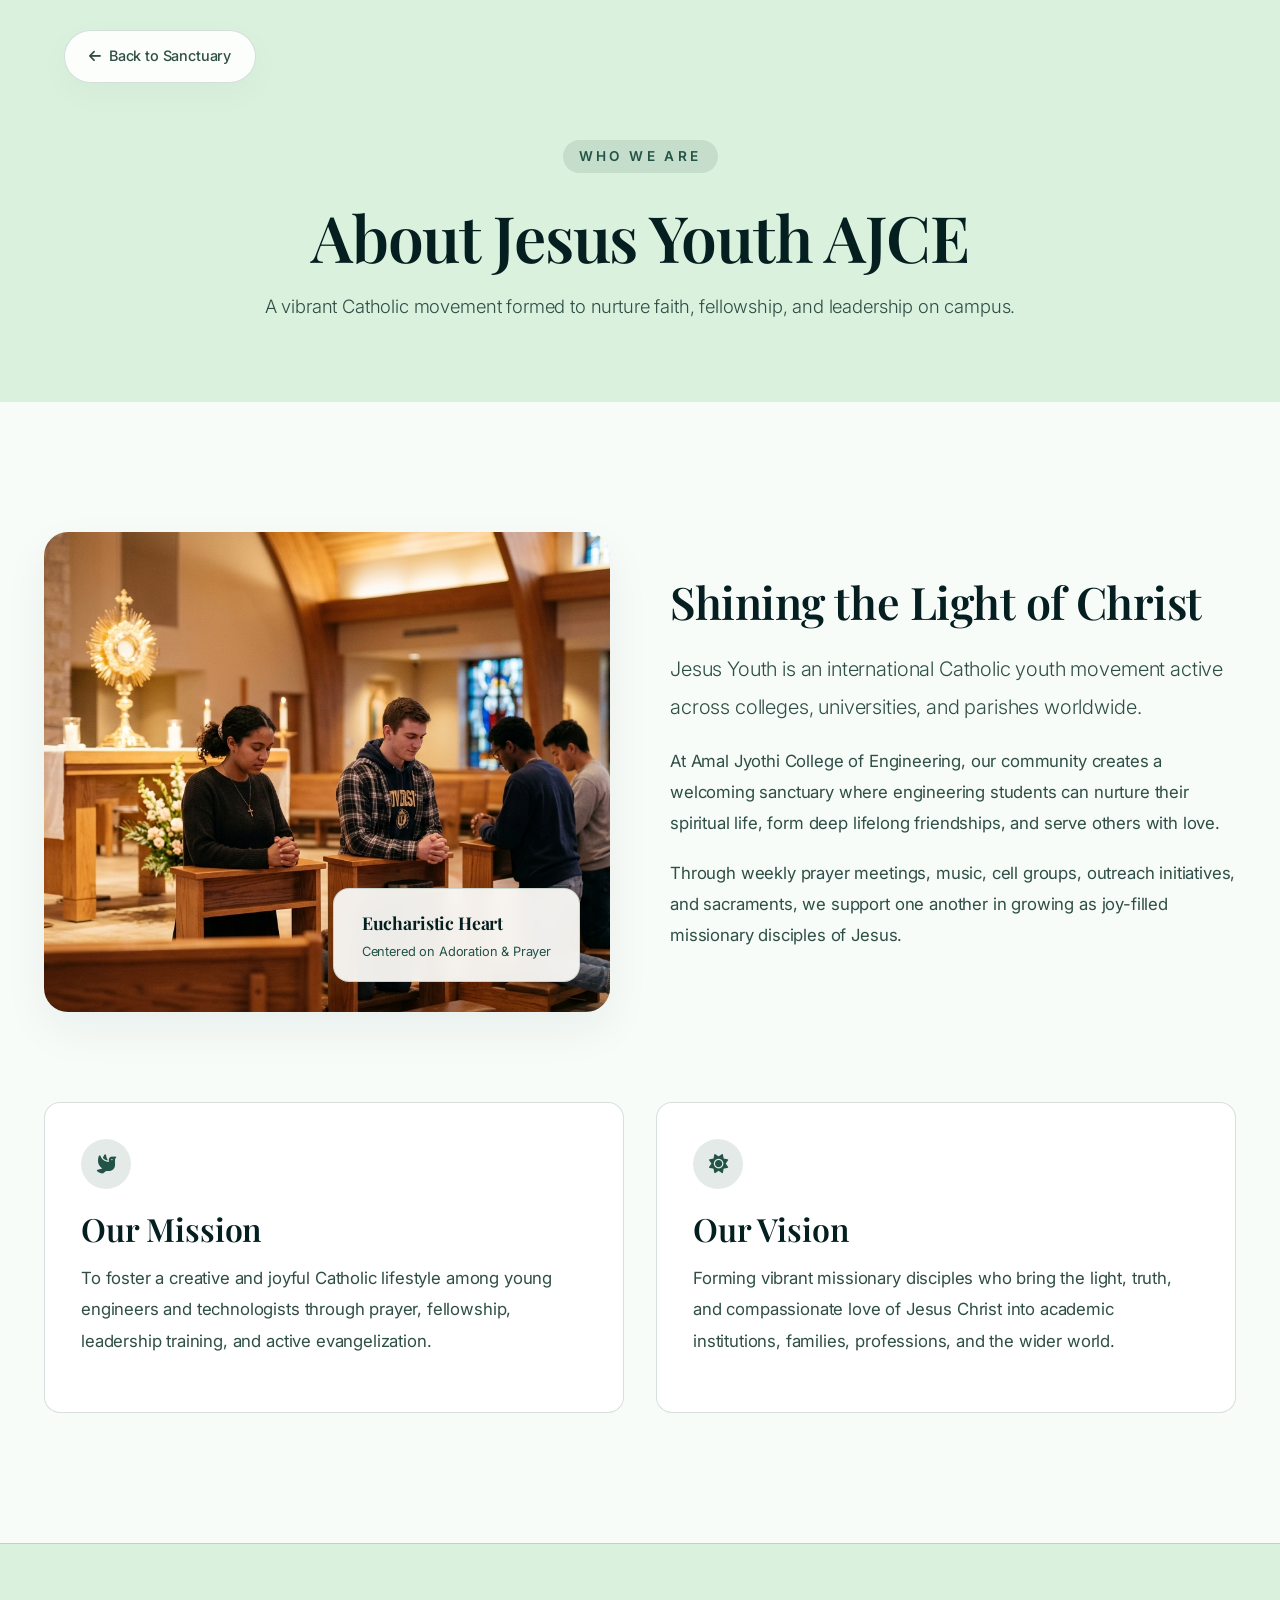
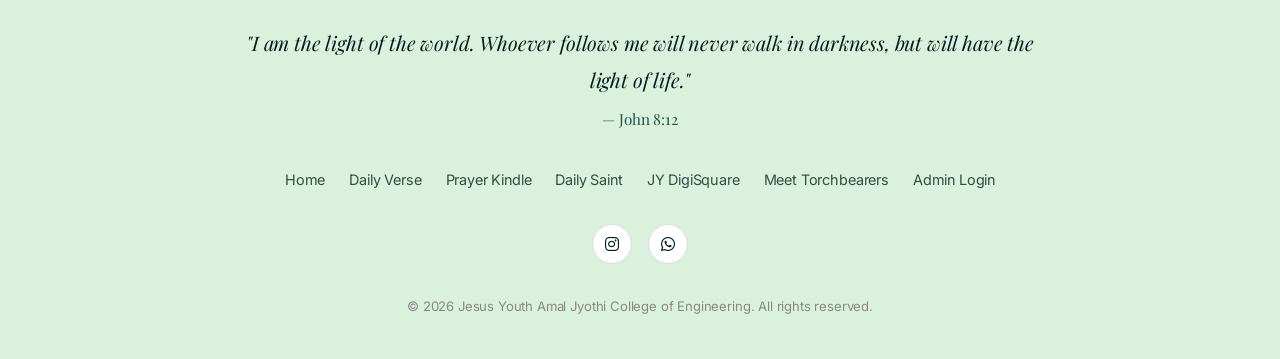
==== commit e896ce18: "First Commit" ====
--- a/about.html
+++ b/about.html
@@ -88,18 +88,15 @@
         <li><a href="saint.html">Daily Saint</a></li>
         <li><a href="digisquare.html">JY DigiSquare</a></li>
         <li><a href="torchbearers.html">Meet Torchbearers</a></li>
-        <li><a href="admin.html">Admin</a></li>
+        <li><a href="admin.html">Admin Login</a></li>
       </ul>
 
       <div class="footer-socials">
-        <a href="https://instagram.com" target="_blank" rel="noopener" class="social-icon-btn" aria-label="Instagram">
+        <a href="https://www.instagram.com/jyajce?igsh=dXR3a3Nwc3JmMWVi" target="_blank" rel="noopener" class="social-icon-btn" aria-label="Instagram">
           <i class="fab fa-instagram"></i>
         </a>
-        <a href="https://youtube.com" target="_blank" rel="noopener" class="social-icon-btn" aria-label="YouTube">
-          <i class="fab fa-youtube"></i>
-        </a>
-        <a href="mailto:jy@ajce.in" class="social-icon-btn" aria-label="Email">
-          <i class="fas fa-envelope"></i>
+        <a href="https://whatsapp.com/channel/0029Vb6OlC3EFeXkzhNLaG45" target="_blank" rel="noopener" class="social-icon-btn" aria-label="Whatsapp">
+          <i class="fab fa-whatsapp"></i>
         </a>
       </div>
 
--- a/css/sanctuary.css
+++ b/css/sanctuary.css
@@ -53,7 +53,7 @@
 
 /* Headings */
 h1, h2, h3, h4, .serif-font {
-  font-family: 'Playfair Display', Georgia, serif;
+  font-family: 'Topaz', 'Playfair Display', Georgia, serif;
   font-weight: 600;
   color: var(--charcoal);
   line-height: 1.25;
@@ -248,13 +248,23 @@
 }
 
 .hero-logo-wrapper {
-  margin-bottom: 28px;
+  display: inline-flex;
+  align-items: center;
+  justify-content: center;
+  padding: 16px 36px;
+  background: rgba(255, 255, 255, 0.15);
+  backdrop-filter: blur(25px);
+  -webkit-backdrop-filter: blur(25px);
+  border: none;
+  border-radius: 100px;
+  margin: 0 auto 28px auto;
+  box-shadow: 0 10px 40px rgba(5, 31, 32, 0.03);
 }
 
 .hero-logo {
-  height: 120px;
+  height: 90px;
   width: auto;
-  filter: drop-shadow(0 8px 16px rgba(0,0,0,0.06));
+  display: block;
 }
 
 .hero-badge {
@@ -346,7 +356,7 @@
 
 .verse-card::before {
   content: '“';
-  font-family: 'Playfair Display', serif;
+  font-family: 'Topaz', 'Playfair Display', serif;
   position: absolute;
   top: 10px;
   left: 35px;
@@ -367,7 +377,7 @@
 }
 
 .verse-text {
-  font-family: 'Playfair Display', Georgia, serif;
+  font-family: 'Topaz', 'Playfair Display', Georgia, serif;
   font-size: clamp(1.4rem, 2.8vw, 2.1rem);
   font-style: italic;
   color: var(--charcoal);
@@ -427,7 +437,7 @@
 }
 
 .about-badge-title {
-  font-family: 'Playfair Display', serif;
+  font-family: 'Topaz', 'Playfair Display', serif;
   font-weight: 700;
   font-size: 1.1rem;
   color: var(--charcoal);
@@ -672,7 +682,7 @@
   border-left: 3px solid var(--muted-gold);
   padding: 18px 24px;
   margin: 20px 0;
-  font-family: 'Playfair Display', serif;
+  font-family: 'Topaz', 'Playfair Display', serif;
   font-style: italic;
   font-size: 1.05rem;
   color: var(--charcoal);
@@ -716,7 +726,7 @@
 }
 
 .event-date-day {
-  font-family: 'Playfair Display', serif;
+  font-family: 'Topaz', 'Playfair Display', serif;
   font-size: 1.6rem;
   font-weight: 700;
   color: var(--muted-gold);
@@ -948,7 +958,7 @@
 }
 
 .footer-quote {
-  font-family: 'Playfair Display', serif;
+  font-family: 'Topaz', 'Playfair Display', serif;
   font-style: italic;
   font-size: 1.25rem;
   color: var(--charcoal);
@@ -1213,7 +1223,7 @@
   padding: 20px 15px;
   background: none;
   border: none;
-  font-family: 'Playfair Display', serif;
+  font-family: 'Topaz', 'Playfair Display', serif;
   font-size: 1.05rem;
   font-weight: 600;
   color: var(--charcoal-light);
@@ -1272,7 +1282,7 @@
 
 .liturgy-role {
   font-weight: 700;
-  font-family: 'Playfair Display', serif;
+  font-family: 'Topaz', 'Playfair Display', serif;
   font-size: 1rem;
   display: block;
   margin-bottom: 2px;
@@ -1294,7 +1304,7 @@
 
 .liturgy-text-italic {
   font-style: italic;
-  font-family: 'Playfair Display', Georgia, serif;
+  font-family: 'Topaz', 'Playfair Display', Georgia, serif;
   font-size: 1.1rem;
   color: var(--charcoal);
 }
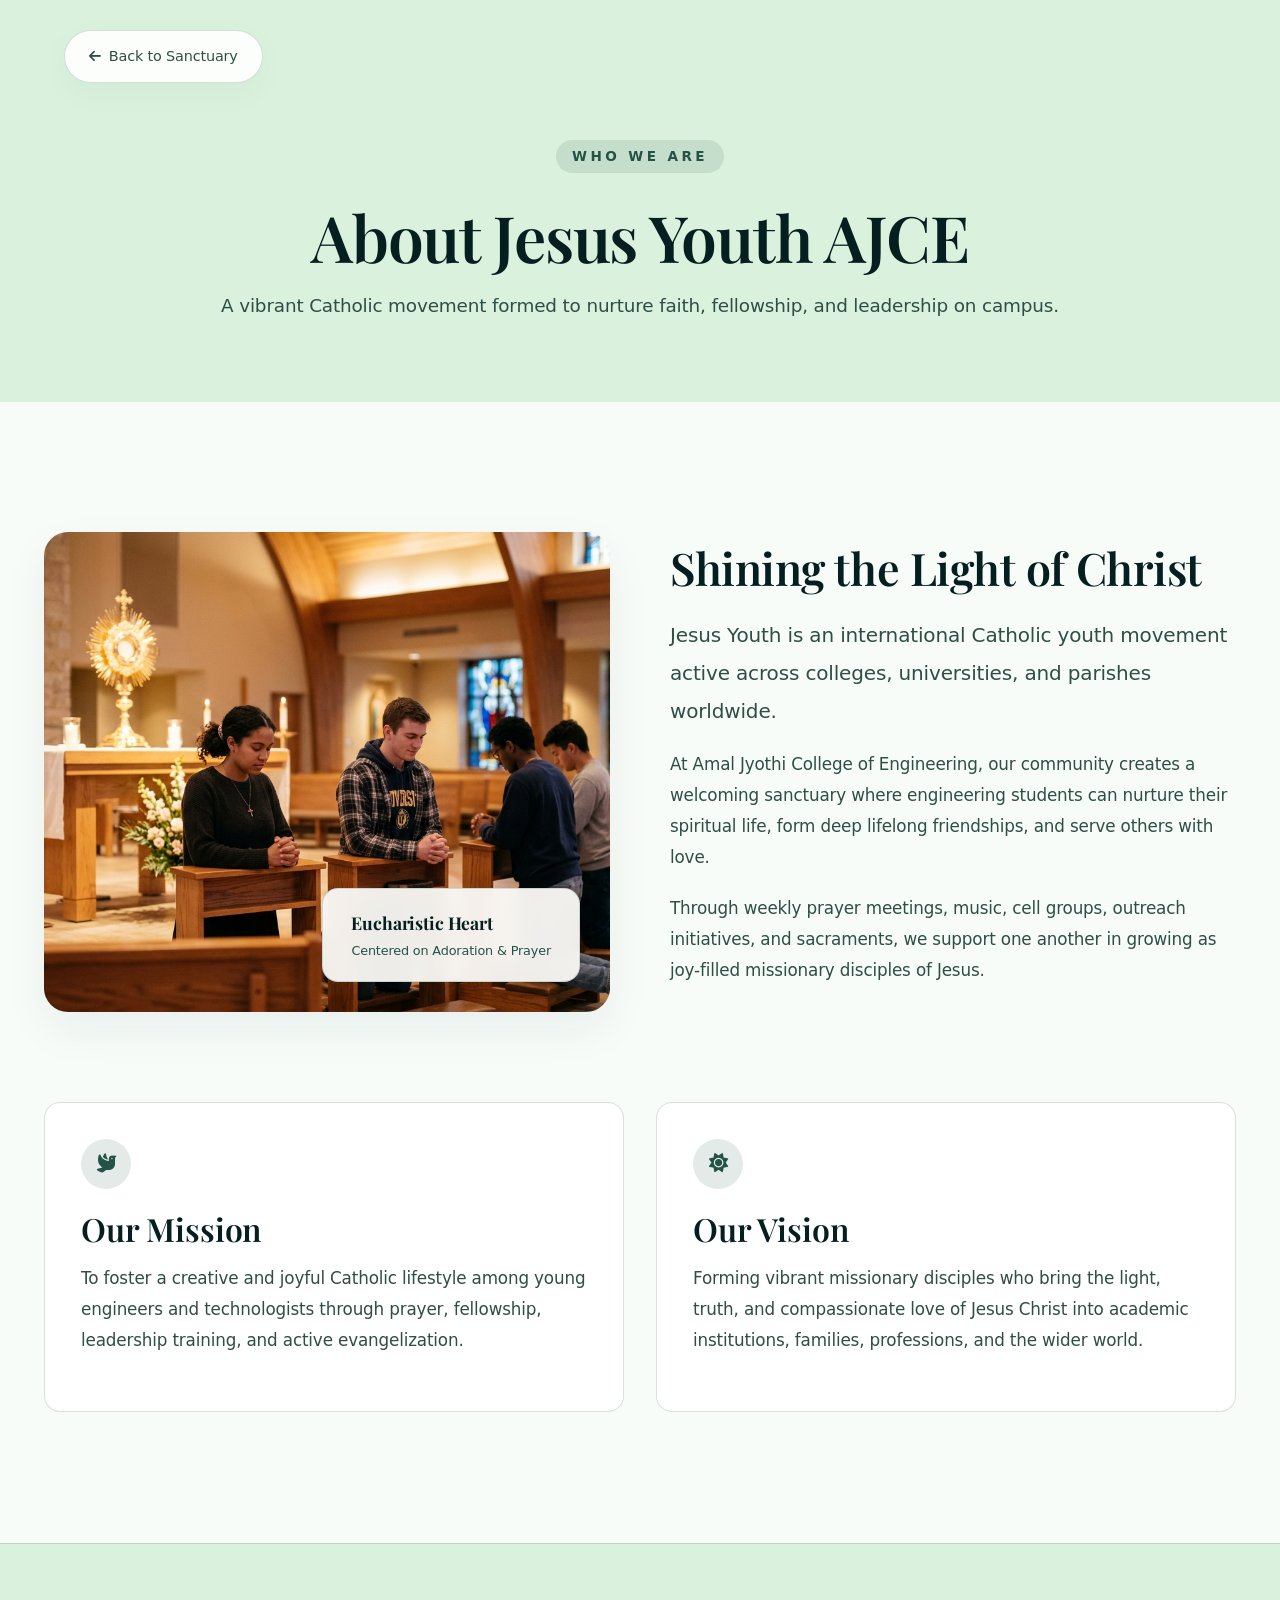
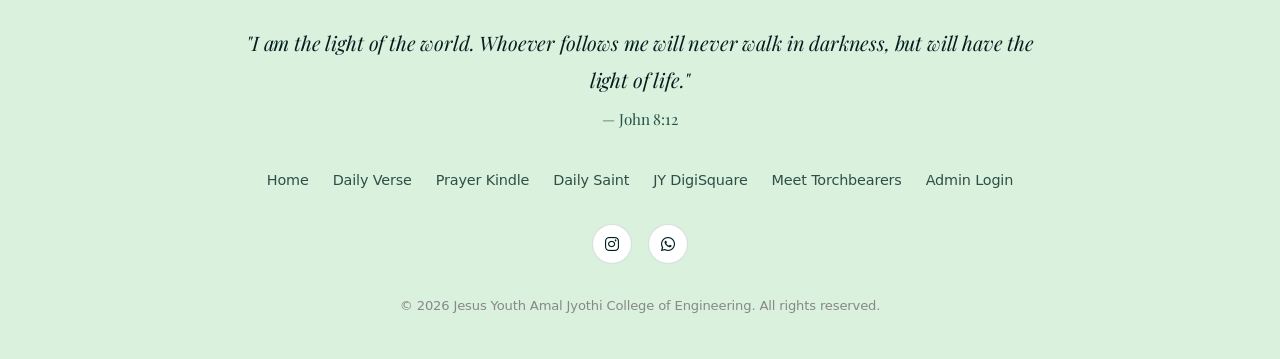
==== commit c265e8f3: "First Commit" ====
--- a/about.html
+++ b/about.html
@@ -8,7 +8,9 @@
   <link rel="icon" type="image/png" href="assets/meta_icon.png">
   <link rel="preconnect" href="https://fonts.googleapis.com">
   <link rel="preconnect" href="https://fonts.gstatic.com" crossorigin>
-  <link href="https://fonts.googleapis.com/css2?family=Inter:wght@300;400;500;600;700&family=Playfair+Display:ital,wght@0,500;0,600;0,700;1,400;1,600&display=swap" rel="stylesheet">
+    <link
+    href="https://fonts.googleapis.com/css2?family=Poppins:wght@300;400;500;600;700&family=Playfair+Display:ital,wght@0,500;0,600;0,700;1,400;1,600&display=swap"
+    rel="stylesheet">
   <link rel="stylesheet" href="https://cdnjs.cloudflare.com/ajax/libs/font-awesome/6.4.0/css/all.min.css">
   <link rel="stylesheet" href="css/sanctuary.css">
 </head>
--- a/css/sanctuary.css
+++ b/css/sanctuary.css
@@ -30,7 +30,9 @@
 /* --------------------------------------------------------------------------
    2. GLOBAL RESETS & TYPOGRAPHY
    -------------------------------------------------------------------------- */
-*, *::before, *::after {
+*,
+*::before,
+*::after {
   box-sizing: border-box;
   margin: 0;
   padding: 0;
@@ -52,8 +54,12 @@
 }
 
 /* Headings */
-h1, h2, h3, h4, .serif-font {
-  font-family: 'Topaz', 'Playfair Display', Georgia, serif;
+h1,
+h2,
+h3,
+h4,
+.serif-font {
+  font-family: 'Bezoria', 'Playfair Display', Georgia, serif;
   font-weight: 600;
   color: var(--charcoal);
   line-height: 1.25;
@@ -139,7 +145,8 @@
   gap: 15px;
 }
 
-.divider-cross::before, .divider-cross::after {
+.divider-cross::before,
+.divider-cross::after {
   content: '';
   height: 1px;
   width: 50px;
@@ -204,6 +211,7 @@
   background: #EFE8DA;
   transform: translateY(-2px);
 }
+
 /* --------------------------------------------------------------------------
    5. HERO SECTION
    -------------------------------------------------------------------------- */
@@ -234,7 +242,7 @@
   left: 0;
   width: 100%;
   height: 100%;
-  object-fit:cover;
+  object-fit: cover;
   opacity: 0.20;
   filter: sepia(20%) saturate(80%);
 }
@@ -252,13 +260,13 @@
   align-items: center;
   justify-content: center;
   padding: 16px 36px;
-  background: rgba(255, 255, 255, 0.15);
-  backdrop-filter: blur(25px);
-  -webkit-backdrop-filter: blur(25px);
+  background: rgba(255, 255, 255, 0.01);
+  backdrop-filter: blur(2px);
+  -webkit-backdrop-filter: blur(2px);
   border: none;
   border-radius: 100px;
   margin: 0 auto 28px auto;
-  box-shadow: 0 10px 40px rgba(5, 31, 32, 0.03);
+  box-shadow: 0 10px 40px rgba(255, 255, 255, 0.03);
 }
 
 .hero-logo {
@@ -327,9 +335,22 @@
 }
 
 @keyframes bounceDown {
-  0%, 20%, 50%, 80%, 100% { transform: translateY(0); }
-  40% { transform: translateY(6px); }
-  60% { transform: translateY(3px); }
+
+  0%,
+  20%,
+  50%,
+  80%,
+  100% {
+    transform: translateY(0);
+  }
+
+  40% {
+    transform: translateY(6px);
+  }
+
+  60% {
+    transform: translateY(3px);
+  }
 }
 
 /* --------------------------------------------------------------------------
@@ -356,7 +377,7 @@
 
 .verse-card::before {
   content: '“';
-  font-family: 'Topaz', 'Playfair Display', serif;
+  font-family: 'Bezoria', 'Playfair Display', serif;
   position: absolute;
   top: 10px;
   left: 35px;
@@ -377,7 +398,7 @@
 }
 
 .verse-text {
-  font-family: 'Topaz', 'Playfair Display', Georgia, serif;
+  font-family: 'Bezoria', 'Playfair Display', Georgia, serif;
   font-size: clamp(1.4rem, 2.8vw, 2.1rem);
   font-style: italic;
   color: var(--charcoal);
@@ -433,11 +454,11 @@
   padding: 18px 28px;
   border-radius: var(--radius-md);
   border: 1px solid var(--border-subtle);
-  box-shadow: 0 10px 25px rgba(0,0,0,0.06);
+  box-shadow: 0 10px 25px rgba(0, 0, 0, 0.06);
 }
 
 .about-badge-title {
-  font-family: 'Topaz', 'Playfair Display', serif;
+  font-family: 'Bezoria', 'Playfair Display', serif;
   font-weight: 700;
   font-size: 1.1rem;
   color: var(--charcoal);
@@ -644,7 +665,7 @@
   border-radius: 50%;
   object-fit: cover;
   border: 4px solid #FFFFFF;
-  box-shadow: 0 10px 25px rgba(0,0,0,0.08);
+  box-shadow: 0 10px 25px rgba(0, 0, 0, 0.08);
   margin-bottom: 24px;
 }
 
@@ -682,7 +703,7 @@
   border-left: 3px solid var(--muted-gold);
   padding: 18px 24px;
   margin: 20px 0;
-  font-family: 'Topaz', 'Playfair Display', serif;
+  font-family: 'Bezoria', 'Playfair Display', serif;
   font-style: italic;
   font-size: 1.05rem;
   color: var(--charcoal);
@@ -726,7 +747,7 @@
 }
 
 .event-date-day {
-  font-family: 'Topaz', 'Playfair Display', serif;
+  font-family: 'Bezoria', 'Playfair Display', serif;
   font-size: 1.6rem;
   font-weight: 700;
   color: var(--muted-gold);
@@ -836,7 +857,7 @@
   max-width: 85vw;
   max-height: 85vh;
   border-radius: var(--radius-md);
-  box-shadow: 0 20px 50px rgba(0,0,0,0.5);
+  box-shadow: 0 20px 50px rgba(0, 0, 0, 0.5);
 }
 
 .lightbox-close {
@@ -907,7 +928,8 @@
   margin-bottom: 8px;
 }
 
-.form-input, .form-textarea {
+.form-input,
+.form-textarea {
   width: 100%;
   padding: 14px 18px;
   border-radius: var(--radius-sm);
@@ -919,7 +941,8 @@
   transition: var(--transition-smooth);
 }
 
-.form-input:focus, .form-textarea:focus {
+.form-input:focus,
+.form-textarea:focus {
   outline: none;
   border-color: var(--muted-gold);
   background: #FFFFFF;
@@ -958,7 +981,7 @@
 }
 
 .footer-quote {
-  font-family: 'Topaz', 'Playfair Display', serif;
+  font-family: 'Bezoria', 'Playfair Display', serif;
   font-style: italic;
   font-size: 1.25rem;
   color: var(--charcoal);
@@ -1032,10 +1055,15 @@
    15. RESPONSIVE BREAKPOINTS
    -------------------------------------------------------------------------- */
 @media (max-width: 992px) {
-  .about-grid, .mission-vision-grid, .audio-grid, .saint-card-wrapper, .contact-grid {
+
+  .about-grid,
+  .mission-vision-grid,
+  .audio-grid,
+  .saint-card-wrapper,
+  .contact-grid {
     grid-template-columns: 1fr;
   }
-  
+
   .saint-card-wrapper {
     grid-template-columns: 1fr;
   }
@@ -1057,7 +1085,7 @@
     flex-direction: column;
     padding: 30px 0;
     gap: 20px;
-    box-shadow: 0 10px 30px rgba(0,0,0,0.08);
+    box-shadow: 0 10px 30px rgba(0, 0, 0, 0.08);
     transform: translateY(-150%);
     transition: transform 0.4s ease;
     border-bottom: 1px solid var(--border-subtle);
@@ -1075,7 +1103,8 @@
     padding: 80px 20px;
   }
 
-  .verse-card, .card-sanctuary {
+  .verse-card,
+  .card-sanctuary {
     padding: 30px 20px;
   }
 }
@@ -1171,21 +1200,27 @@
 }
 
 @media (max-width: 768px) {
-  .pathways-row-3col, .pathways-row-2col {
+
+  .pathways-row-3col,
+  .pathways-row-2col {
     grid-template-columns: 1fr;
   }
+
   .logo-top-left-container {
     position: absolute;
     top: 15px;
     left: 15px;
     z-index: 1000;
   }
+
   .logo-top-left {
     height: 42px;
   }
+
   .hero-section {
     padding-top: 100px;
   }
+
   .back-home-container {
     position: relative;
     top: 20px;
@@ -1223,7 +1258,7 @@
   padding: 20px 15px;
   background: none;
   border: none;
-  font-family: 'Topaz', 'Playfair Display', serif;
+  font-family: 'Bezoria', 'Playfair Display', serif;
   font-size: 1.05rem;
   font-weight: 600;
   color: var(--charcoal-light);
@@ -1260,8 +1295,15 @@
 }
 
 @keyframes fadeIn {
-  from { opacity: 0; transform: translateY(10px); }
-  to { opacity: 1; transform: translateY(0); }
+  from {
+    opacity: 0;
+    transform: translateY(10px);
+  }
+
+  to {
+    opacity: 1;
+    transform: translateY(0);
+  }
 }
 
 .liturgy-instruction {
@@ -1282,7 +1324,7 @@
 
 .liturgy-role {
   font-weight: 700;
-  font-family: 'Topaz', 'Playfair Display', serif;
+  font-family: 'Bezoria', 'Playfair Display', serif;
   font-size: 1rem;
   display: block;
   margin-bottom: 2px;
@@ -1304,7 +1346,7 @@
 
 .liturgy-text-italic {
   font-style: italic;
-  font-family: 'Topaz', 'Playfair Display', Georgia, serif;
+  font-family: 'Bezoria', 'Playfair Display', Georgia, serif;
   font-size: 1.1rem;
   color: var(--charcoal);
 }
@@ -1313,8 +1355,22 @@
   .liturgy-content {
     padding: 30px 20px;
   }
+
   .liturgy-tab-btn {
     padding: 15px 10px;
     font-size: 0.95rem;
   }
 }
+
+/* Reveal on Scroll Animations */
+.reveal-on-scroll {
+  opacity: 0;
+  transform: translateY(30px);
+  transition: opacity 0.8s cubic-bezier(0.16, 1, 0.3, 1), transform 0.8s cubic-bezier(0.16, 1, 0.3, 1);
+  will-change: opacity, transform;
+}
+
+.reveal-on-scroll.is-visible {
+  opacity: 1;
+  transform: translateY(0);
+}
